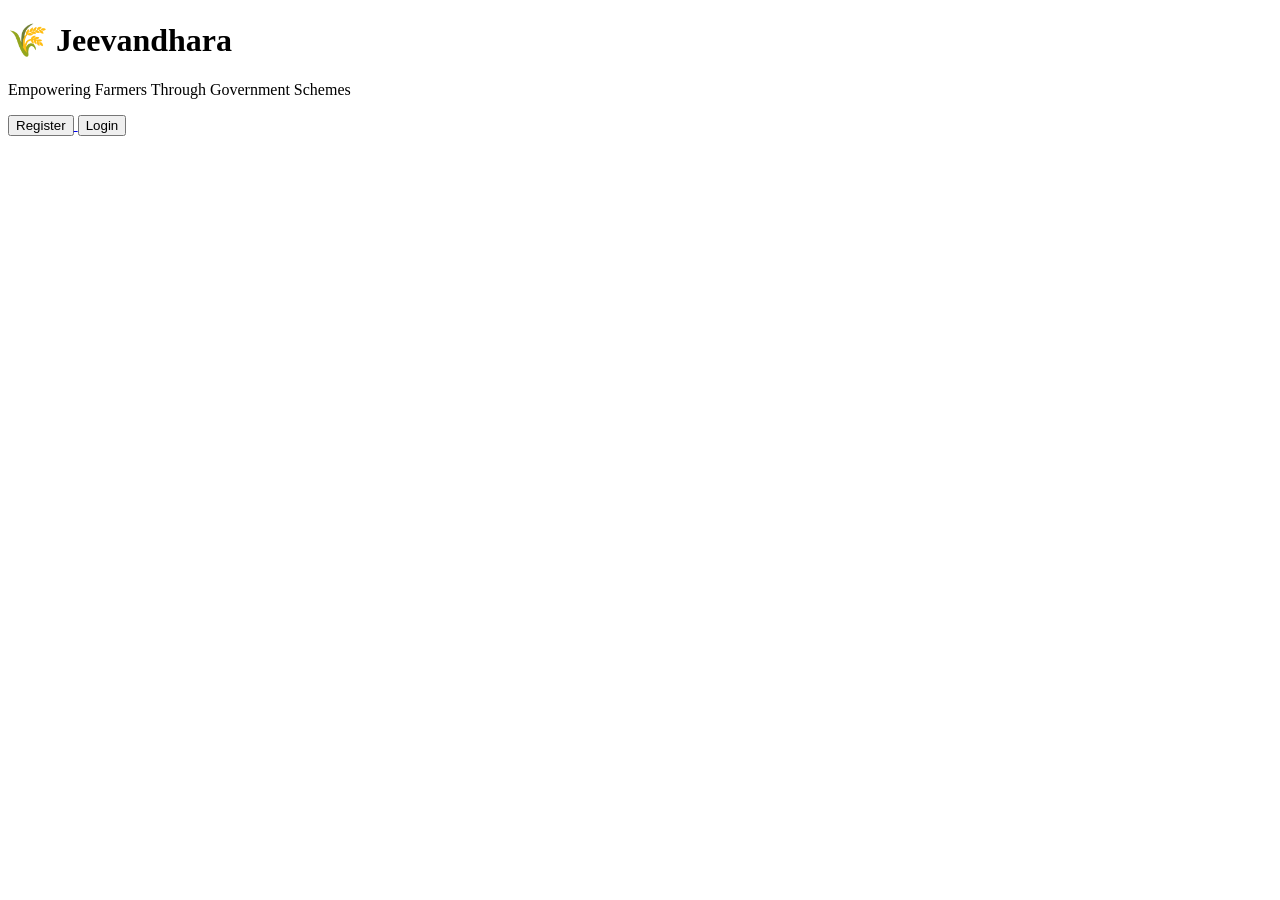
==== frontend/index.html @ 7f75d00e "Initialize project: add backend, frontend, scraper, gitignore, and detailed readme" ====
<!DOCTYPE html>
<html>
<head>
    <title>Jeevandhara</title>
    <link rel="stylesheet" href="css/style.css">
</head>
<body>

<div class="container center">

    <h1>🌾 Jeevandhara</h1>

    <p>
        Empowering Farmers Through Government Schemes
    </p>

    <a href="register.html">
        <button>Register</button>
    </a>

    <a href="login.html">
        <button>Login</button>
    </a>

</div>

</body>
</html>
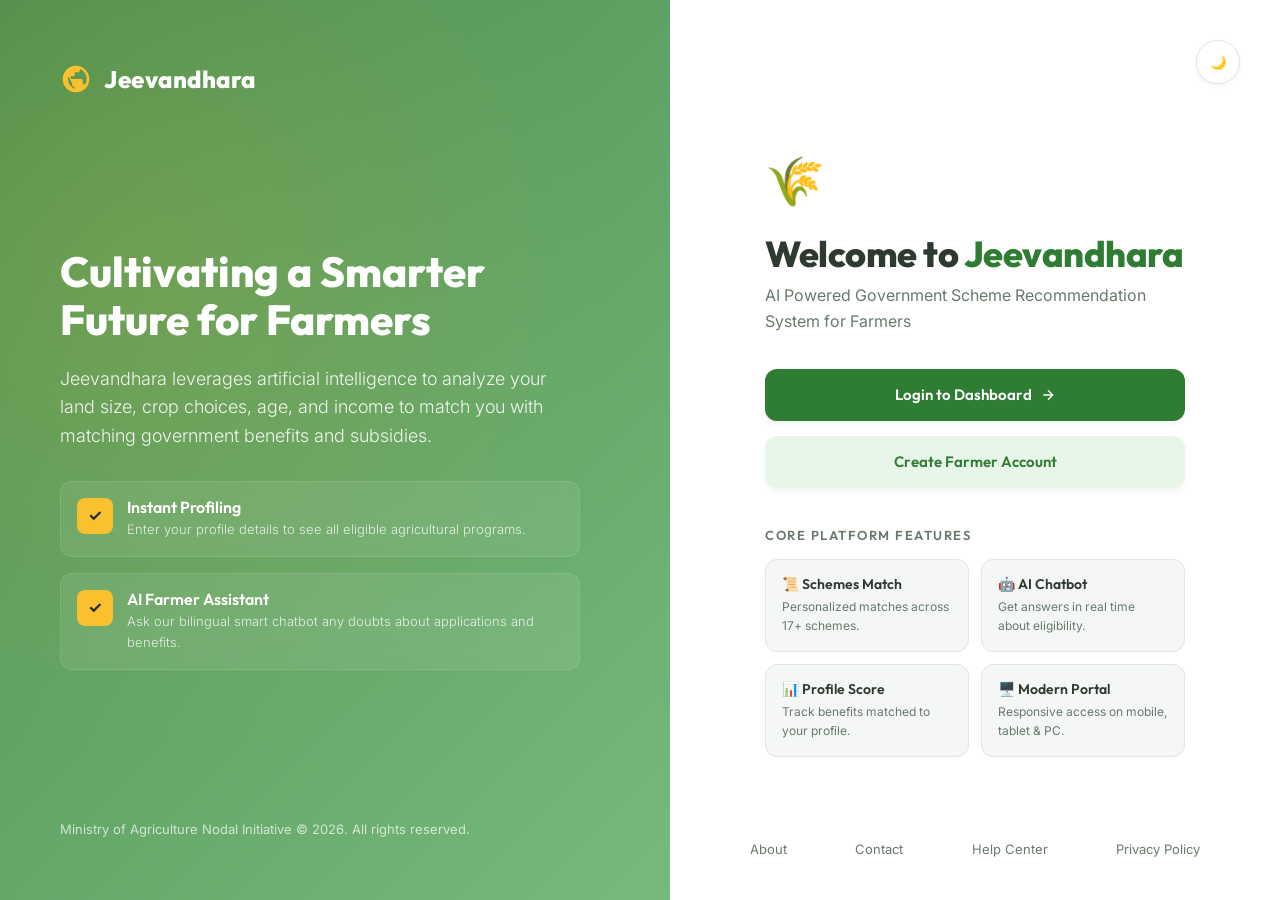
==== commit e064b307: "Redesign AI Assistant: implement modern conversational chatbot experience, typing indicators, timest" ====
--- a/frontend/index.html
+++ b/frontend/index.html
@@ -1,28 +1,113 @@
 <!DOCTYPE html>
-<html>
+<html lang="en">
 <head>
-    <title>Jeevandhara</title>
-    <link rel="stylesheet" href="css/style.css">
+    <meta charset="UTF-8">
+    <meta name="viewport" content="width=device-width, initial-scale=1.0">
+    <title>Jeevandhara - AI Powered Government Scheme Recommendation System</title>
+    <link rel="stylesheet" href="style.css">
 </head>
 <body>
 
-<div class="container center">
+    <div class="split-layout">
+        
+        <!-- Left Side: Visual Farmer Graphic & Badges -->
+        <div class="split-left">
+            <div class="left-brand">
+                <svg viewBox="0 0 24 24" width="24" height="24">
+                    <path d="M12 2C6.48 2 2 6.48 2 12s4.48 10 10 10 10-4.48 10-10S17.52 2 12 2zm1 17.93c-3.95-.49-7-3.85-7-7.93 0-.62.08-1.21.21-1.79L9 15v1c0 1.1.9 2 2 2v1.93zm6.9-2.54c-.26-.81-1-1.39-1.9-1.39h-1v-3c0-.55-.45-1-1-1H8v-2h2c.55 0 1-.45 1-1V7h2c1.1 0 2-.9 2-2v-.41c2.93 1.19 5 4.06 5 7.41 0 2.08-.8 3.97-2.1 5.39z"/>
+                </svg>
+                Jeevandhara
+            </div>
+            
+            <div class="left-content">
+                <h1>Cultivating a Smarter Future for Farmers</h1>
+                <p>Jeevandhara leverages artificial intelligence to analyze your land size, crop choices, age, and income to match you with matching government benefits and subsidies.</p>
+                
+                <div class="left-features-list">
+                    <div class="left-feature-item">
+                        <div class="left-feature-icon">✓</div>
+                        <div class="left-feature-text">
+                            <h3>Instant Profiling</h3>
+                            <p>Enter your profile details to see all eligible agricultural programs.</p>
+                        </div>
+                    </div>
+                    <div class="left-feature-item">
+                        <div class="left-feature-icon">✓</div>
+                        <div class="left-feature-text">
+                            <h3>AI Farmer Assistant</h3>
+                            <p>Ask our bilingual smart chatbot any doubts about applications and benefits.</p>
+                        </div>
+                    </div>
+                </div>
+            </div>
+            
+            <div class="left-footer">
+                Ministry of Agriculture Nodal Initiative &copy; 2026. All rights reserved.
+            </div>
+        </div>
+        
+        <!-- Right Side: SaaS CTAs & Core Features -->
+        <div class="split-right">
+            <!-- Theme Toggle & Help Header -->
+            <div class="right-header">
+                <div class="theme-toggle-container">
+                    <button class="theme-switch" id="theme-btn" aria-label="Toggle Theme">
+                        🌙
+                    </button>
+                </div>
+            </div>
+            
+            <div class="right-content">
+                <span class="logo-main">🌾</span>
+                <h2>Welcome to <span>Jeevandhara</span></h2>
+                <p class="subtitle">AI Powered Government Scheme Recommendation System for Farmers</p>
+                
+                <div class="landing-ctas">
+                    <a href="login.html" class="btn btn-primary">
+                        <span>Login to Dashboard</span>
+                        <svg width="16" height="16" viewBox="0 0 24 24" fill="none" stroke="currentColor" stroke-width="2">
+                            <path d="M5 12h14M12 5l7 7-7 7"/>
+                        </svg>
+                    </a>
+                    <a href="register.html" class="btn btn-secondary">Create Farmer Account</a>
+                </div>
+                
+                <!-- Features Grid Preview -->
+                <div class="features-preview">
+                    <h4>Core Platform Features</h4>
+                    <div class="features-grid">
+                        <div class="feature-mini-card">
+                            <h5>📜 Schemes Match</h5>
+                            <p>Personalized matches across 17+ schemes.</p>
+                        </div>
+                        <div class="feature-mini-card">
+                            <h5>🤖 AI Chatbot</h5>
+                            <p>Get answers in real time about eligibility.</p>
+                        </div>
+                        <div class="feature-mini-card">
+                            <h5>📊 Profile Score</h5>
+                            <p>Track benefits matched to your profile.</p>
+                        </div>
+                        <div class="feature-mini-card">
+                            <h5>🖥️ Modern Portal</h5>
+                            <p>Responsive access on mobile, tablet & PC.</p>
+                        </div>
+                    </div>
+                </div>
+            </div>
+            
+            <!-- Quick Links Footer -->
+            <div class="right-footer-links">
+                <a href="#about">About</a>
+                <a href="#contact">Contact</a>
+                <a href="#help">Help Center</a>
+                <a href="#privacy">Privacy Policy</a>
+            </div>
+        </div>
+        
+    </div>
 
-    <h1>🌾 Jeevandhara</h1>
-
-    <p>
-        Empowering Farmers Through Government Schemes
-    </p>
-
-    <a href="register.html">
-        <button>Register</button>
-    </a>
-
-    <a href="login.html">
-        <button>Login</button>
-    </a>
-
-</div>
-
+    <!-- Script to handle session checks and theme toggles -->
+    <script src="index.js"></script>
 </body>
 </html>
--- a/frontend/style.css
+++ b/frontend/style.css
@@ -0,0 +1,1773 @@
+@import url('https://fonts.googleapis.com/css2?family=Inter:wght@300;400;500;600;700&family=Outfit:wght@400;500;600;700;800&display=swap');
+
+:root {
+  /* Light Mode Palette */
+  --primary: #2E7D32;
+  --primary-hover: #1b5e20;
+  --primary-light: #E8F5E9;
+  --secondary: #43A047;
+  --accent: #FBC02D;
+  --accent-hover: #F9A825;
+  --bg-app: #F4F7F6;
+  --bg-card: #FFFFFF;
+  --text-main: #2E3A30;
+  --text-sub: #687A6C;
+  --border: #E0E6E2;
+  --shadow: rgba(46, 125, 50, 0.08);
+  --shadow-hover: rgba(46, 125, 50, 0.16);
+  --glass-bg: rgba(255, 255, 255, 0.75);
+  --glass-border: rgba(255, 255, 255, 0.5);
+  --white: #FFFFFF;
+  --danger: #D32F2F;
+  --danger-hover: #C62828;
+  --info: #0288D1;
+  --success: #2E7D32;
+  
+  --font-title: 'Outfit', -apple-system, BlinkMacSystemFont, "Segoe UI", Roboto, sans-serif;
+  --font-body: 'Inter', -apple-system, BlinkMacSystemFont, "Segoe UI", Roboto, sans-serif;
+  --radius-sm: 8px;
+  --radius-md: 12px;
+  --radius-lg: 20px;
+  --radius-full: 9999px;
+  --transition: all 0.3s cubic-bezier(0.4, 0, 0.2, 1);
+}
+
+body.dark-mode {
+  /* Dark Mode Palette */
+  --bg-app: #0F1411;
+  --bg-card: #18201B;
+  --primary-light: #1E2E23;
+  --text-main: #E2E8E4;
+  --text-sub: #90A095;
+  --border: #2A362E;
+  --shadow: rgba(0, 0, 0, 0.25);
+  --shadow-hover: rgba(46, 125, 50, 0.25);
+  --glass-bg: rgba(24, 32, 27, 0.8);
+  --glass-border: rgba(255, 255, 255, 0.05);
+}
+
+* {
+  box-sizing: border-box;
+  margin: 0;
+  padding: 0;
+}
+
+body {
+  font-family: var(--font-body);
+  background-color: var(--bg-app);
+  color: var(--text-main);
+  line-height: 1.6;
+  min-height: 100vh;
+  transition: background-color 0.3s ease, color 0.3s ease;
+  overflow-x: hidden;
+}
+
+/* Typography */
+h1, h2, h3, h4, h5, h6 {
+  font-family: var(--font-title);
+  font-weight: 600;
+  color: var(--text-main);
+  line-height: 1.2;
+}
+
+a {
+  color: var(--primary);
+  text-decoration: none;
+  transition: var(--transition);
+}
+
+a:hover {
+  color: var(--secondary);
+}
+
+/* Scrollbar */
+::-webkit-scrollbar {
+  width: 8px;
+  height: 8px;
+}
+::-webkit-scrollbar-track {
+  background: var(--bg-app);
+}
+::-webkit-scrollbar-thumb {
+  background: var(--border);
+  border-radius: var(--radius-sm);
+}
+::-webkit-scrollbar-thumb:hover {
+  background: var(--text-sub);
+}
+
+/* Common Layout Components */
+.btn {
+  display: inline-flex;
+  align-items: center;
+  justify-content: center;
+  gap: 8px;
+  font-family: var(--font-title);
+  font-weight: 600;
+  font-size: 15px;
+  padding: 12px 24px;
+  border-radius: var(--radius-md);
+  border: none;
+  cursor: pointer;
+  transition: var(--transition);
+  outline: none;
+  box-shadow: 0 4px 6px -1px rgba(0,0,0,0.05);
+}
+
+.btn-primary {
+  background-color: var(--primary);
+  color: var(--white);
+}
+
+.btn-primary:hover {
+  background-color: var(--primary-hover);
+  transform: translateY(-2px);
+  box-shadow: 0 10px 15px -3px var(--shadow-hover);
+}
+
+.btn-secondary {
+  background-color: var(--primary-light);
+  color: var(--primary);
+}
+
+.btn-secondary:hover {
+  background-color: var(--primary);
+  color: var(--white);
+  transform: translateY(-2px);
+}
+
+.btn-accent {
+  background-color: var(--accent);
+  color: #1C2833;
+}
+
+.btn-accent:hover {
+  background-color: var(--accent-hover);
+  transform: translateY(-2px);
+}
+
+.btn-danger {
+  background-color: var(--danger);
+  color: var(--white);
+}
+
+.btn-danger:hover {
+  background-color: var(--danger-hover);
+  transform: translateY(-2px);
+}
+
+.btn-icon {
+  width: 42px;
+  height: 42px;
+  padding: 0;
+  border-radius: var(--radius-full);
+}
+
+/* Theme Toggle */
+.theme-toggle-container {
+  display: flex;
+  align-items: center;
+}
+
+.theme-switch {
+  cursor: pointer;
+  display: flex;
+  align-items: center;
+  justify-content: center;
+  width: 44px;
+  height: 44px;
+  border-radius: var(--radius-full);
+  background: var(--bg-card);
+  border: 1px solid var(--border);
+  box-shadow: 0 2px 5px var(--shadow);
+  color: var(--text-main);
+  transition: var(--transition);
+}
+
+.theme-switch:hover {
+  background: var(--primary-light);
+  color: var(--primary);
+  transform: rotate(15deg);
+}
+
+/* Form Styling */
+.form-group {
+  margin-bottom: 20px;
+  position: relative;
+  width: 100%;
+}
+
+.form-group label {
+  display: block;
+  font-size: 14px;
+  font-weight: 500;
+  margin-bottom: 6px;
+  color: var(--text-main);
+}
+
+.input-container {
+  position: relative;
+  display: flex;
+  align-items: center;
+}
+
+.input-icon {
+  position: absolute;
+  left: 14px;
+  color: var(--text-sub);
+  pointer-events: none;
+  font-size: 18px;
+  display: flex;
+  align-items: center;
+}
+
+.form-control {
+  width: 100%;
+  padding: 12px 16px 12px 42px;
+  font-family: var(--font-body);
+  font-size: 15px;
+  background-color: var(--bg-app);
+  color: var(--text-main);
+  border: 1px solid var(--border);
+  border-radius: var(--radius-md);
+  transition: var(--transition);
+  outline: none;
+}
+
+.form-control:focus {
+  border-color: var(--primary);
+  box-shadow: 0 0 0 3px var(--primary-light);
+  background-color: var(--bg-card);
+}
+
+/* Landing Page (`index.html`) Styling */
+.split-layout {
+  display: flex;
+  min-height: 100vh;
+  width: 100%;
+}
+
+.split-left {
+  flex: 1.1;
+  position: relative;
+  background: linear-gradient(135deg, rgba(46, 125, 50, 0.85), rgba(67, 160, 71, 0.7)), 
+              url('https://images.unsplash.com/photo-1500937386664-56d1dfef3854?q=80&w=1470&auto=format&fit=crop') no-repeat center center/cover;
+  display: flex;
+  flex-direction: column;
+  justify-content: space-between;
+  padding: 60px;
+  color: var(--white);
+  overflow: hidden;
+}
+
+.split-left::after {
+  content: '';
+  position: absolute;
+  top: 0;
+  left: 0;
+  right: 0;
+  bottom: 0;
+  background: radial-gradient(circle at 20% 30%, rgba(251, 192, 45, 0.15), transparent 60%);
+  pointer-events: none;
+}
+
+.left-brand {
+  display: flex;
+  align-items: center;
+  gap: 12px;
+  font-family: var(--font-title);
+  font-size: 24px;
+  font-weight: 800;
+  letter-spacing: 0.5px;
+  z-index: 10;
+}
+
+.left-brand svg {
+  fill: var(--accent);
+  width: 32px;
+  height: 32px;
+}
+
+.left-content {
+  z-index: 10;
+  max-width: 520px;
+}
+
+.left-content h1 {
+  font-size: 42px;
+  font-weight: 800;
+  color: var(--white);
+  margin-bottom: 20px;
+  line-height: 1.15;
+}
+
+.left-content p {
+  font-size: 18px;
+  opacity: 0.9;
+  margin-bottom: 30px;
+  font-weight: 300;
+}
+
+.left-features-list {
+  display: flex;
+  flex-direction: column;
+  gap: 16px;
+  margin-top: 10px;
+}
+
+.left-feature-item {
+  display: flex;
+  align-items: flex-start;
+  gap: 14px;
+  background: rgba(255, 255, 255, 0.08);
+  backdrop-filter: blur(10px);
+  -webkit-backdrop-filter: blur(10px);
+  padding: 16px;
+  border-radius: var(--radius-md);
+  border: 1px solid rgba(255, 255, 255, 0.1);
+  transition: var(--transition);
+}
+
+.left-feature-item:hover {
+  transform: translateX(8px);
+  background: rgba(255, 255, 255, 0.14);
+}
+
+.left-feature-icon {
+  background: var(--accent);
+  color: #1C2833;
+  width: 36px;
+  height: 36px;
+  border-radius: var(--radius-sm);
+  display: flex;
+  align-items: center;
+  justify-content: center;
+  font-weight: bold;
+  flex-shrink: 0;
+}
+
+.left-feature-text h3 {
+  color: var(--white);
+  font-size: 16px;
+  margin-bottom: 2px;
+}
+
+.left-feature-text p {
+  font-size: 13px;
+  margin-bottom: 0;
+  opacity: 0.8;
+}
+
+.left-footer {
+  z-index: 10;
+  font-size: 13px;
+  opacity: 0.7;
+}
+
+.split-right {
+  flex: 0.9;
+  background-color: var(--bg-card);
+  display: flex;
+  flex-direction: column;
+  justify-content: center;
+  padding: 80px;
+  position: relative;
+  transition: var(--transition);
+}
+
+.right-header {
+  position: absolute;
+  top: 40px;
+  right: 40px;
+  display: flex;
+  align-items: center;
+  gap: 20px;
+}
+
+.right-content {
+  max-width: 420px;
+  margin: 0 auto;
+  width: 100%;
+}
+
+.logo-main {
+  font-size: 48px;
+  margin-bottom: 12px;
+  display: inline-block;
+  animation: float 4s ease-in-out infinite;
+}
+
+.right-content h2 {
+  font-size: 36px;
+  font-weight: 800;
+  margin-bottom: 8px;
+  letter-spacing: -0.5px;
+}
+
+.right-content h2 span {
+  color: var(--primary);
+}
+
+.right-content .subtitle {
+  color: var(--text-sub);
+  font-size: 16px;
+  margin-bottom: 35px;
+}
+
+.landing-ctas {
+  display: flex;
+  flex-direction: column;
+  gap: 15px;
+  margin-bottom: 40px;
+}
+
+.landing-ctas .btn {
+  width: 100%;
+  padding: 14px;
+}
+
+/* Features grid details for Landing Page */
+.features-preview {
+  margin-top: 40px;
+}
+
+.features-preview h4 {
+  font-size: 13px;
+  text-transform: uppercase;
+  letter-spacing: 1.5px;
+  color: var(--text-sub);
+  margin-bottom: 15px;
+}
+
+.features-grid {
+  display: grid;
+  grid-template-columns: 1fr 1fr;
+  gap: 12px;
+}
+
+.feature-mini-card {
+  background: var(--bg-app);
+  border: 1px solid var(--border);
+  border-radius: var(--radius-md);
+  padding: 16px;
+  transition: var(--transition);
+}
+
+.feature-mini-card:hover {
+  border-color: var(--primary);
+  background: var(--bg-card);
+  box-shadow: 0 4px 12px var(--shadow);
+}
+
+.feature-mini-card h5 {
+  font-size: 14px;
+  margin-bottom: 4px;
+}
+
+.feature-mini-card p {
+  font-size: 12px;
+  color: var(--text-sub);
+}
+
+.right-footer-links {
+  position: absolute;
+  bottom: 40px;
+  left: 80px;
+  right: 80px;
+  display: flex;
+  justify-content: space-between;
+  font-size: 13px;
+  color: var(--text-sub);
+}
+
+.right-footer-links a {
+  color: var(--text-sub);
+}
+
+.right-footer-links a:hover {
+  color: var(--primary);
+}
+
+/* Register / Login Page Layout adjustment */
+.auth-container {
+  max-width: 520px;
+}
+
+.auth-card-title {
+  font-size: 32px;
+  font-weight: 800;
+  margin-bottom: 8px;
+}
+
+.auth-card-sub {
+  color: var(--text-sub);
+  font-size: 15px;
+  margin-bottom: 30px;
+}
+
+.auth-footer-text {
+  text-align: center;
+  margin-top: 25px;
+  font-size: 14px;
+  color: var(--text-sub);
+}
+
+.auth-footer-text a {
+  font-weight: 600;
+}
+
+/* Spinner Loader */
+.spinner {
+  display: inline-block;
+  width: 18px;
+  height: 18px;
+  border: 2px solid rgba(255,255,255,0.3);
+  border-radius: 50%;
+  border-top-color: var(--white);
+  animation: spin 0.8s ease-in-out infinite;
+}
+
+.btn-secondary .spinner {
+  border: 2px solid rgba(46,125,50,0.2);
+  border-top-color: var(--primary);
+}
+
+/* Success Check Animation */
+.success-checkmark {
+  width: 80px;
+  height: 80px;
+  margin: 0 auto 20px;
+  display: flex;
+  align-items: center;
+  justify-content: center;
+  background-color: var(--primary-light);
+  border-radius: var(--radius-full);
+}
+
+.success-checkmark svg {
+  width: 48px;
+  height: 48px;
+  stroke: var(--primary);
+  stroke-width: 4;
+  fill: none;
+  stroke-dasharray: 100;
+  stroke-dashoffset: 100;
+  animation: dash 0.8s ease-in-out forwards;
+}
+
+/* Dashboard (`dashboard.html`) Styling */
+.dashboard-layout {
+  display: flex;
+  flex-direction: column;
+  min-height: 100vh;
+}
+
+.dashboard-header {
+  background-color: var(--bg-card);
+  border-bottom: 1px solid var(--border);
+  padding: 16px 40px;
+  display: flex;
+  align-items: center;
+  justify-content: space-between;
+  position: sticky;
+  top: 0;
+  z-index: 100;
+  box-shadow: 0 4px 6px -1px var(--shadow);
+  transition: var(--transition);
+}
+
+.header-brand {
+  display: flex;
+  align-items: center;
+  gap: 10px;
+  font-family: var(--font-title);
+  font-size: 20px;
+  font-weight: 800;
+}
+
+.header-brand svg {
+  fill: var(--primary);
+  width: 28px;
+  height: 28px;
+}
+
+.header-actions {
+  display: flex;
+  align-items: center;
+  gap: 20px;
+}
+
+.user-profile-widget {
+  display: flex;
+  align-items: center;
+  gap: 12px;
+  padding: 6px 16px;
+  background-color: var(--bg-app);
+  border: 1px solid var(--border);
+  border-radius: var(--radius-full);
+}
+
+.user-avatar {
+  background: linear-gradient(135deg, var(--primary), var(--secondary));
+  color: var(--white);
+  width: 30px;
+  height: 30px;
+  border-radius: var(--radius-full);
+  display: flex;
+  align-items: center;
+  justify-content: center;
+  font-weight: 700;
+  font-size: 14px;
+}
+
+.user-name {
+  font-weight: 600;
+  font-size: 14px;
+}
+
+/* Dashboard Body Container */
+.dashboard-content {
+  flex: 1;
+  max-width: 1300px;
+  width: 100%;
+  margin: 30px auto;
+  padding: 0 30px;
+  display: grid;
+  grid-template-columns: 1fr;
+  gap: 30px;
+}
+
+.main-column {
+  display: flex;
+  flex-direction: column;
+  gap: 30px;
+}
+
+.sidebar-column {
+  display: flex;
+  flex-direction: column;
+  gap: 30px;
+}
+
+/* Welcome Profile Card */
+.welcome-banner {
+  background: linear-gradient(135deg, var(--primary), var(--secondary)),
+              url('https://images.unsplash.com/photo-1599857486847-f58c732049d5?q=80&w=500&auto=format&fit=crop') no-repeat center right/cover;
+  background-blend-mode: overlay;
+  border-radius: var(--radius-lg);
+  padding: 35px;
+  color: var(--white);
+  box-shadow: 0 10px 20px var(--shadow);
+  position: relative;
+  overflow: hidden;
+}
+
+.welcome-banner::after {
+  content: '';
+  position: absolute;
+  top: 0;
+  right: 0;
+  bottom: 0;
+  width: 40%;
+  background: linear-gradient(90deg, transparent, rgba(46, 125, 50, 0.4));
+  pointer-events: none;
+}
+
+.welcome-banner h2 {
+  color: var(--white);
+  font-size: 32px;
+  font-weight: 800;
+  margin-bottom: 8px;
+}
+
+.welcome-banner p {
+  opacity: 0.9;
+  font-size: 16px;
+  margin-bottom: 25px;
+}
+
+.farmer-details-grid {
+  display: grid;
+  grid-template-columns: repeat(3, 1fr);
+  gap: 15px;
+  max-width: 700px;
+}
+
+.farmer-detail-item {
+  background: rgba(255, 255, 255, 0.12);
+  backdrop-filter: blur(8px);
+  -webkit-backdrop-filter: blur(8px);
+  border: 1px solid rgba(255, 255, 255, 0.15);
+  border-radius: var(--radius-md);
+  padding: 12px 18px;
+}
+
+.farmer-detail-item .label {
+  font-size: 11px;
+  text-transform: uppercase;
+  letter-spacing: 1px;
+  opacity: 0.75;
+  margin-bottom: 4px;
+}
+
+.farmer-detail-item .value {
+  font-size: 16px;
+  font-weight: 700;
+  font-family: var(--font-title);
+  color: var(--white);
+}
+
+/* Stats Cards Grid */
+.stats-container {
+  display: grid;
+  grid-template-columns: repeat(4, 1fr);
+  gap: 20px;
+}
+
+.stat-box {
+  background-color: var(--bg-card);
+  border: 1px solid var(--border);
+  border-radius: var(--radius-md);
+  padding: 24px;
+  box-shadow: 0 4px 6px -1px var(--shadow);
+  transition: var(--transition);
+  position: relative;
+  overflow: hidden;
+}
+
+.stat-box:hover {
+  transform: translateY(-4px);
+  box-shadow: 0 10px 15px -3px var(--shadow-hover);
+  border-color: var(--primary);
+}
+
+.stat-box::before {
+  content: '';
+  position: absolute;
+  top: 0;
+  left: 0;
+  width: 4px;
+  height: 100%;
+  background-color: var(--border);
+  transition: var(--transition);
+}
+
+.stat-box.stat-eligible::before { background-color: var(--secondary); }
+.stat-box.stat-queries::before { background-color: var(--info); }
+.stat-box.stat-benefits::before { background-color: var(--accent); }
+.stat-box.stat-score::before { background-color: var(--primary); }
+
+.stat-box:hover::before {
+  width: 6px;
+}
+
+.stat-box .stat-icon {
+  font-size: 24px;
+  margin-bottom: 12px;
+}
+
+.stat-box h3 {
+  font-size: 28px;
+  font-weight: 800;
+  margin-bottom: 4px;
+  letter-spacing: -0.5px;
+}
+
+.stat-box p {
+  color: var(--text-sub);
+  font-size: 13px;
+  font-weight: 500;
+}
+
+/* Dashboard Section Layout */
+.dashboard-section {
+  background-color: var(--bg-card);
+  border: 1px solid var(--border);
+  border-radius: var(--radius-lg);
+  padding: 30px;
+  box-shadow: 0 4px 6px -1px var(--shadow);
+  transition: var(--transition);
+}
+
+.section-header-row {
+  display: flex;
+  align-items: center;
+  justify-content: space-between;
+  margin-bottom: 25px;
+  flex-wrap: wrap;
+  gap: 15px;
+}
+
+.section-title {
+  font-size: 22px;
+  font-weight: 700;
+  display: flex;
+  align-items: center;
+  gap: 10px;
+}
+
+.section-title span {
+  color: var(--primary);
+}
+
+/* Card Deck layouts */
+.scheme-grid {
+  display: grid;
+  grid-template-columns: repeat(auto-fill, minmax(280px, 1fr));
+  gap: 20px;
+}
+
+.scheme-item-card {
+  background-color: var(--bg-app);
+  border: 1px solid var(--border);
+  border-radius: var(--radius-md);
+  padding: 24px;
+  display: flex;
+  flex-direction: column;
+  justify-content: space-between;
+  min-height: 220px;
+  transition: var(--transition);
+  position: relative;
+}
+
+.scheme-item-card:hover {
+  transform: translateY(-6px);
+  background-color: var(--bg-card);
+  border-color: var(--primary);
+  box-shadow: 0 12px 20px -8px var(--shadow-hover);
+}
+
+.scheme-badge {
+  position: absolute;
+  top: 20px;
+  right: 20px;
+  background-color: var(--primary-light);
+  color: var(--primary);
+  font-size: 11px;
+  font-weight: 700;
+  padding: 4px 10px;
+  border-radius: var(--radius-full);
+}
+
+.scheme-card-icon {
+  width: 48px;
+  height: 48px;
+  border-radius: var(--radius-md);
+  background: var(--bg-card);
+  border: 1px solid var(--border);
+  display: flex;
+  align-items: center;
+  justify-content: center;
+  font-size: 22px;
+  margin-bottom: 16px;
+  box-shadow: 0 2px 4px var(--shadow);
+  transition: var(--transition);
+}
+
+.scheme-item-card:hover .scheme-card-icon {
+  background: var(--primary-light);
+  border-color: var(--primary-light);
+  color: var(--primary);
+}
+
+.scheme-card-info h3 {
+  font-size: 18px;
+  margin-bottom: 6px;
+}
+
+.scheme-card-info p {
+  color: var(--text-sub);
+  font-size: 13px;
+  display: -webkit-box;
+  -webkit-line-clamp: 3;
+  -webkit-box-orient: vertical;
+  overflow: hidden;
+  margin-bottom: 20px;
+}
+
+.scheme-card-footer {
+  display: flex;
+  align-items: center;
+  justify-content: space-between;
+}
+
+/* View All & Search Filter Bar */
+.search-filter-wrapper {
+  background-color: var(--bg-app);
+  border: 1px solid var(--border);
+  border-radius: var(--radius-md);
+  padding: 12px 18px;
+  display: flex;
+  align-items: center;
+  width: 320px;
+}
+
+.search-filter-wrapper svg {
+  color: var(--text-sub);
+  margin-right: 10px;
+  flex-shrink: 0;
+}
+
+.search-input {
+  background: transparent;
+  border: none;
+  width: 100%;
+  outline: none;
+  font-family: var(--font-body);
+  font-size: 14px;
+  color: var(--text-main);
+}
+
+/* Recent Activity Sidebar Card */
+.activity-card {
+  display: flex;
+  flex-direction: column;
+  gap: 12px;
+}
+
+.activity-item {
+  display: flex;
+  align-items: center;
+  gap: 12px;
+  padding: 12px;
+  background-color: var(--bg-app);
+  border: 1px solid var(--border);
+  border-radius: var(--radius-md);
+  cursor: pointer;
+  transition: var(--transition);
+}
+
+.activity-item:hover {
+  background-color: var(--bg-card);
+  border-color: var(--primary);
+  transform: translateX(4px);
+}
+
+.activity-item-icon {
+  background-color: var(--primary-light);
+  color: var(--primary);
+  width: 32px;
+  height: 32px;
+  border-radius: var(--radius-sm);
+  display: flex;
+  align-items: center;
+  justify-content: center;
+  flex-shrink: 0;
+  font-size: 14px;
+}
+
+.activity-item-text {
+  flex: 1;
+}
+
+.activity-item-text p {
+  font-size: 13px;
+  font-weight: 600;
+  margin-bottom: 2px;
+}
+
+.activity-item-text span {
+  font-size: 11px;
+  color: var(--text-sub);
+}
+
+/* Scheme details Page (`scheme.html`) Layout */
+.scheme-hero {
+  background: linear-gradient(135deg, var(--primary), var(--secondary));
+  color: var(--white);
+  padding: 60px 40px;
+  text-align: center;
+  position: relative;
+  overflow: hidden;
+  border-bottom: 1px solid var(--border);
+}
+
+.scheme-hero::after {
+  content: '';
+  position: absolute;
+  top: 0;
+  left: 0;
+  right: 0;
+  bottom: 0;
+  background: radial-gradient(circle at 50% 50%, rgba(251, 192, 45, 0.2), transparent 70%);
+}
+
+.scheme-hero-content {
+  position: relative;
+  z-index: 10;
+  max-width: 800px;
+  margin: 0 auto;
+}
+
+.scheme-dept-tag {
+  background-color: rgba(255, 255, 255, 0.15);
+  backdrop-filter: blur(5px);
+  -webkit-backdrop-filter: blur(5px);
+  border: 1px solid rgba(255,255,255,0.2);
+  color: var(--white);
+  font-size: 12px;
+  font-weight: 700;
+  padding: 6px 16px;
+  border-radius: var(--radius-full);
+  display: inline-block;
+  margin-bottom: 20px;
+  text-transform: uppercase;
+  letter-spacing: 0.5px;
+}
+
+.scheme-hero h1 {
+  font-size: 40px;
+  font-weight: 800;
+  color: var(--white);
+  margin-bottom: 10px;
+}
+
+.scheme-hero-tagline {
+  font-size: 18px;
+  opacity: 0.95;
+  margin-bottom: 20px;
+  font-weight: 300;
+}
+
+.scheme-hero-meta {
+  display: flex;
+  justify-content: center;
+  gap: 30px;
+  font-size: 14px;
+}
+
+.scheme-hero-meta-item {
+  display: flex;
+  align-items: center;
+  gap: 8px;
+}
+
+.scheme-detail-container {
+  max-width: 960px;
+  margin: 40px auto;
+  padding: 0 20px;
+  display: flex;
+  flex-direction: column;
+  gap: 30px;
+}
+
+.detail-nav-bar {
+  display: flex;
+  justify-content: space-between;
+  align-items: center;
+}
+
+.scheme-section-card {
+  background-color: var(--bg-card);
+  border: 1px solid var(--border);
+  border-radius: var(--radius-lg);
+  padding: 30px;
+  box-shadow: 0 4px 6px -1px var(--shadow);
+}
+
+.scheme-section-card h2 {
+  font-size: 20px;
+  margin-bottom: 20px;
+  border-bottom: 2px solid var(--primary-light);
+  padding-bottom: 10px;
+  display: flex;
+  align-items: center;
+  gap: 10px;
+  color: var(--primary);
+}
+
+.list-checklist {
+  list-style: none;
+}
+
+.list-checklist li {
+  position: relative;
+  padding-left: 30px;
+  margin-bottom: 12px;
+  font-size: 15px;
+}
+
+.list-checklist li::before {
+  content: '✓';
+  position: absolute;
+  left: 0;
+  top: 1px;
+  background-color: var(--primary-light);
+  color: var(--primary);
+  width: 20px;
+  height: 20px;
+  border-radius: 50%;
+  display: flex;
+  align-items: center;
+  justify-content: center;
+  font-size: 11px;
+  font-weight: bold;
+}
+
+.list-numbered {
+  list-style: none;
+  counter-reset: custom-counter;
+}
+
+.list-numbered li {
+  position: relative;
+  padding-left: 35px;
+  margin-bottom: 16px;
+  counter-increment: custom-counter;
+  font-size: 15px;
+}
+
+.list-numbered li::before {
+  content: counter(custom-counter);
+  position: absolute;
+  left: 0;
+  top: 2px;
+  background-color: var(--primary);
+  color: var(--white);
+  width: 22px;
+  height: 22px;
+  border-radius: 50%;
+  display: flex;
+  align-items: center;
+  justify-content: center;
+  font-size: 11px;
+  font-weight: bold;
+}
+
+/* Interactive FAQ Accordion */
+.faq-list {
+  display: flex;
+  flex-direction: column;
+  gap: 12px;
+}
+
+.faq-item {
+  border: 1px solid var(--border);
+  border-radius: var(--radius-md);
+  overflow: hidden;
+  transition: var(--transition);
+}
+
+.faq-question-btn {
+  width: 100%;
+  padding: 16px 20px;
+  background-color: var(--bg-app);
+  border: none;
+  outline: none;
+  text-align: left;
+  font-family: var(--font-title);
+  font-weight: 600;
+  font-size: 15px;
+  color: var(--text-main);
+  cursor: pointer;
+  display: flex;
+  justify-content: space-between;
+  align-items: center;
+  transition: var(--transition);
+}
+
+.faq-question-btn:hover {
+  background-color: var(--primary-light);
+  color: var(--primary);
+}
+
+.faq-answer-panel {
+  padding: 0 20px;
+  max-height: 0;
+  overflow: hidden;
+  transition: max-height 0.3s ease-out, padding 0.3s ease-out;
+  background-color: var(--bg-card);
+  font-size: 14px;
+  color: var(--text-sub);
+}
+
+.faq-item.active .faq-question-btn {
+  background-color: var(--primary-light);
+  color: var(--primary);
+}
+
+.faq-item.active .faq-answer-panel {
+  padding: 16px 20px;
+  max-height: 200px;
+  border-top: 1px solid var(--border);
+}
+
+.faq-chevron {
+  transition: transform 0.3s ease;
+}
+
+.faq-item.active .faq-chevron {
+  transform: rotate(180deg);
+}
+
+/* Floating AI Chatbot Components */
+/* Floating AI Chatbot Components */
+.chatbot-wrapper {
+  position: fixed;
+  bottom: 30px;
+  right: 30px;
+  z-index: 1000;
+  display: flex;
+  flex-direction: column;
+  align-items: flex-end;
+}
+
+.chatbot-collapsed {
+  display: flex;
+  align-items: center;
+  gap: 12px;
+  cursor: pointer;
+}
+
+.chatbot-hover-badge {
+  background-color: var(--text-main);
+  color: var(--white);
+  padding: 8px 16px;
+  border-radius: var(--radius-md);
+  font-size: 13px;
+  font-weight: 500;
+  box-shadow: 0 4px 12px rgba(0,0,0,0.15);
+  animation: popIn 0.3s cubic-bezier(0.18, 0.89, 0.32, 1.28) forwards;
+  white-space: nowrap;
+  opacity: 0;
+  transform: scale(0.9);
+  pointer-events: none;
+  transition: opacity 0.2s ease, transform 0.2s ease;
+}
+
+body.dark-mode .chatbot-hover-badge {
+  background-color: var(--bg-card);
+  border: 1px solid var(--border);
+}
+
+.chatbot-collapsed:hover .chatbot-hover-badge {
+  opacity: 1;
+  transform: scale(1);
+}
+
+.chatbot-trigger-btn {
+  width: 60px;
+  height: 60px;
+  border-radius: var(--radius-full);
+  background-color: var(--primary);
+  color: var(--white);
+  display: flex;
+  align-items: center;
+  justify-content: center;
+  font-size: 24px;
+  box-shadow: 0 8px 24px var(--shadow-hover);
+  transition: var(--transition);
+  border: none;
+  outline: none;
+  animation: pulse 2s infinite;
+  cursor: pointer;
+}
+
+.chatbot-collapsed:hover .chatbot-trigger-btn {
+  transform: scale(1.1) rotate(5deg);
+  background-color: var(--secondary);
+}
+
+/* Chat window active state */
+.chatbot-window {
+  width: 380px;
+  height: 550px;
+  background-color: var(--bg-card);
+  border: 1px solid var(--border);
+  border-radius: var(--radius-lg);
+  box-shadow: 0 12px 36px rgba(0,0,0,0.18);
+  display: flex;
+  flex-direction: column;
+  overflow: hidden;
+  transform-origin: bottom right;
+  animation: zoomIn 0.3s cubic-bezier(0.18, 0.89, 0.32, 1.28) forwards;
+  transition: var(--transition);
+}
+
+.chatbot-header {
+  background: linear-gradient(135deg, var(--primary), var(--secondary));
+  color: var(--white);
+  padding: 16px 20px;
+  display: flex;
+  align-items: center;
+  justify-content: space-between;
+}
+
+.chatbot-header-info {
+  display: flex;
+  align-items: center;
+  gap: 10px;
+}
+
+.chatbot-header-avatar {
+  background-color: rgba(255,255,255,0.2);
+  width: 36px;
+  height: 36px;
+  border-radius: var(--radius-full);
+  display: flex;
+  align-items: center;
+  justify-content: center;
+  font-size: 18px;
+}
+
+.chatbot-header-title h4 {
+  color: var(--white);
+  font-size: 15px;
+  font-weight: 700;
+  margin-bottom: 1px;
+}
+
+.chatbot-header-title span {
+  font-size: 11px;
+  opacity: 0.9;
+  display: flex;
+  align-items: center;
+  gap: 6px;
+}
+
+.chatbot-header-title span::before {
+  content: '';
+  display: inline-block;
+  width: 8px;
+  height: 8px;
+  background-color: #2ecc71;
+  border-radius: 50%;
+  box-shadow: 0 0 8px #2ecc71;
+  animation: statusPulse 1.5s infinite alternate;
+}
+
+.chatbot-header-actions {
+  display: flex;
+  align-items: center;
+  gap: 12px;
+}
+
+.chatbot-header-action-btn {
+  background: transparent;
+  border: none;
+  color: var(--white);
+  opacity: 0.8;
+  cursor: pointer;
+  font-size: 14px;
+  padding: 4px;
+  transition: var(--transition);
+}
+
+.chatbot-header-action-btn:hover {
+  opacity: 1;
+  transform: scale(1.15);
+}
+
+/* Chatbot Messages List */
+.chatbot-messages {
+  flex: 1;
+  padding: 20px;
+  overflow-y: auto;
+  display: flex;
+  flex-direction: column;
+  gap: 15px;
+  background-color: var(--bg-app);
+}
+
+.message-bubble {
+  max-width: 85%;
+  padding: 12px 16px;
+  border-radius: var(--radius-md);
+  font-size: 14px;
+  line-height: 1.5;
+  animation: fadeSlideUp 0.3s ease forwards;
+  display: flex;
+  flex-direction: column;
+  position: relative;
+  word-wrap: break-word;
+}
+
+.message-bubble.bot {
+  align-self: flex-start;
+  background-color: #FFFFFF;
+  color: #1E2521;
+  border-top-left-radius: 2px;
+  border: 1px solid var(--border);
+  box-shadow: 0 2px 4px rgba(0,0,0,0.02);
+}
+
+body.dark-mode .message-bubble.bot {
+  background-color: #1F2A24;
+  color: #E2E8E4;
+  border-color: var(--border);
+}
+
+.message-bubble.user {
+  align-self: flex-end;
+  background-color: var(--primary);
+  color: var(--white);
+  border-top-right-radius: 2px;
+  box-shadow: 0 2px 4px rgba(46, 125, 50, 0.1);
+}
+
+.message-text {
+  margin-bottom: 4px;
+  white-space: pre-line;
+}
+
+.message-timestamp {
+  font-size: 10px;
+  opacity: 0.6;
+  align-self: flex-end;
+  margin-top: 2px;
+}
+
+.message-bubble.user .message-timestamp {
+  color: rgba(255, 255, 255, 0.8);
+}
+
+.message-bubble.bot .message-timestamp {
+  color: var(--text-sub);
+}
+
+/* Typing Indicator Animation */
+.typing-indicator-bubble {
+  padding: 10px 14px;
+  align-self: flex-start;
+  background-color: #FFFFFF !important;
+  color: #1E2521;
+  border-top-left-radius: 2px;
+  border: 1px solid var(--border);
+  display: flex !important;
+  flex-direction: row !important;
+  align-items: center !important;
+  gap: 8px !important;
+}
+
+body.dark-mode .typing-indicator-bubble {
+  background-color: #1F2A24 !important;
+  color: #E2E8E4;
+}
+
+.typing-text {
+  font-size: 13px;
+  opacity: 0.8;
+}
+
+.typing-indicator {
+  display: flex;
+  align-items: center;
+  gap: 3px;
+}
+
+.typing-dot {
+  width: 5px;
+  height: 5px;
+  background-color: var(--primary);
+  border-radius: 50%;
+  opacity: 0.7;
+  animation: typingBounce 1.4s infinite ease-in-out both;
+}
+
+body.dark-mode .typing-dot {
+  background-color: var(--text-sub);
+}
+
+.typing-dot:nth-child(1) { animation-delay: -0.32s; }
+.typing-dot:nth-child(2) { animation-delay: -0.16s; }
+
+/* Suggestions follow up chips */
+.chips-wrapper {
+  display: flex;
+  flex-wrap: wrap;
+  gap: 8px;
+  margin-top: 4px;
+  margin-bottom: 8px;
+  align-self: flex-start;
+  animation: fadeSlideUp 0.3s ease forwards;
+}
+
+.chat-chip {
+  background-color: var(--bg-card);
+  color: var(--primary);
+  border: 1px solid var(--primary);
+  padding: 6px 12px;
+  border-radius: var(--radius-full);
+  font-size: 12px;
+  font-weight: 500;
+  cursor: pointer;
+  transition: var(--transition);
+  outline: none;
+}
+
+body.dark-mode .chat-chip {
+  background-color: var(--bg-card);
+  color: var(--secondary);
+  border-color: var(--secondary);
+}
+
+.chat-chip:hover {
+  background-color: var(--primary);
+  color: var(--white);
+  transform: translateY(-2px);
+  box-shadow: 0 4px 8px var(--shadow);
+}
+
+body.dark-mode .chat-chip:hover {
+  background-color: var(--secondary);
+  color: var(--white);
+}
+
+/* Chat Input Bar */
+.chatbot-input-bar {
+  border-top: 1px solid var(--border);
+  padding: 12px 16px;
+  display: flex;
+  align-items: center;
+  gap: 10px;
+  background-color: var(--bg-card);
+}
+
+.chatbot-input {
+  flex: 1;
+  border: none;
+  background-color: var(--bg-app);
+  padding: 12px 16px;
+  border-radius: var(--radius-md);
+  font-family: var(--font-body);
+  font-size: 14px;
+  color: var(--text-main);
+  outline: none;
+  transition: var(--transition);
+}
+
+.chatbot-input:focus {
+  background-color: var(--bg-card);
+  box-shadow: inset 0 0 0 1.5px var(--primary);
+}
+
+.chatbot-send-btn {
+  background-color: var(--primary);
+  color: var(--white);
+  border: none;
+  outline: none;
+  width: 40px;
+  height: 40px;
+  border-radius: var(--radius-full);
+  display: flex;
+  align-items: center;
+  justify-content: center;
+  cursor: pointer;
+  transition: var(--transition);
+}
+
+.chatbot-send-btn:hover {
+  background-color: var(--primary-hover);
+  transform: scale(1.05);
+}
+
+/* Toasts and Alerts notifications */
+.toast-container {
+  position: fixed;
+  top: 30px;
+  left: 50%;
+  transform: translateX(-50%);
+  z-index: 2000;
+  display: flex;
+  flex-direction: column;
+  gap: 10px;
+}
+
+.toast {
+  background-color: var(--bg-card);
+  border: 1px solid var(--border);
+  border-left: 4px solid var(--primary);
+  box-shadow: 0 10px 25px rgba(0,0,0,0.08);
+  border-radius: var(--radius-md);
+  padding: 14px 24px;
+  display: flex;
+  align-items: center;
+  gap: 12px;
+  animation: slideDownFade 0.3s cubic-bezier(0.18, 0.89, 0.32, 1.28) forwards;
+  min-width: 280px;
+}
+
+.toast.toast-error { border-left-color: var(--danger); }
+.toast.toast-success { border-left-color: var(--success); }
+.toast.toast-info { border-left-color: var(--info); }
+
+.toast-message {
+  font-size: 14px;
+  font-weight: 500;
+  color: var(--text-main);
+}
+
+/* Skeleton Loaders */
+.skeleton {
+  background: linear-gradient(90deg, var(--border) 25%, var(--bg-app) 50%, var(--border) 75%);
+  background-size: 200% 100%;
+  animation: skeletonLoad 1.5s infinite linear;
+}
+
+.skeleton-text {
+  height: 14px;
+  margin-bottom: 8px;
+  border-radius: 4px;
+}
+
+.skeleton-title {
+  height: 24px;
+  margin-bottom: 12px;
+  width: 60%;
+  border-radius: 4px;
+}
+
+.skeleton-card {
+  height: 180px;
+  border-radius: var(--radius-md);
+  border: 1px solid var(--border);
+}
+
+/* Keyframes animations */
+@keyframes spin {
+  to { transform: rotate(360deg); }
+}
+
+@keyframes dash {
+  to { stroke-dashoffset: 0; }
+}
+
+@keyframes float {
+  0%, 100% { transform: translateY(0); }
+  50% { transform: translateY(-8px); }
+}
+
+@keyframes popIn {
+  from { opacity: 0; transform: scale(0.9) translateY(10px); }
+  to { opacity: 1; transform: scale(1) translateY(0); }
+}
+
+@keyframes zoomIn {
+  from { opacity: 0; transform: scale(0.8); }
+  to { opacity: 1; transform: scale(1); }
+}
+
+@keyframes zoomOut {
+  from { opacity: 1; transform: scale(1); }
+  to { opacity: 0; transform: scale(0.8); }
+}
+
+@keyframes fadeSlideUp {
+  from { opacity: 0; transform: translateY(15px); }
+  to { opacity: 1; transform: translateY(0); }
+}
+
+@keyframes slideDownFade {
+  from { opacity: 0; transform: translate(-50%, -20px); }
+  to { opacity: 1; transform: translate(-50%, 0); }
+}
+
+@keyframes typingBounce {
+  0%, 100% { transform: translateY(0); }
+  50% { transform: translateY(-6px); }
+}
+
+@keyframes skeletonLoad {
+  from { background-position: 200% 0; }
+  to { background-position: -200% 0; }
+}
+
+@keyframes pulse {
+  0% {
+    box-shadow: 0 0 0 0 rgba(46, 125, 50, 0.4);
+  }
+  70% {
+    box-shadow: 0 0 0 15px rgba(46, 125, 50, 0);
+  }
+  100% {
+    box-shadow: 0 0 0 0 rgba(46, 125, 50, 0);
+  }
+}
+
+@keyframes statusPulse {
+  from {
+    transform: scale(0.9);
+    box-shadow: 0 0 4px #2ecc71;
+  }
+  to {
+    transform: scale(1.1);
+    box-shadow: 0 0 10px #2ecc71;
+  }
+}
+
+/* Mobile responsive media queries */
+@media (max-width: 1024px) {
+  .split-left {
+    display: none; /* Hide left panel on smaller screens */
+  }
+  .split-right {
+    flex: 1;
+    padding: 40px;
+  }
+  .dashboard-content {
+    grid-template-columns: 1fr;
+    padding: 0 20px;
+  }
+  .stats-container {
+    grid-template-columns: repeat(2, 1fr);
+  }
+}
+
+@media (max-width: 768px) {
+  .dashboard-header {
+    padding: 16px 20px;
+  }
+  .header-actions {
+    gap: 10px;
+  }
+  .user-profile-widget {
+    padding: 6px 10px;
+  }
+  .user-name {
+    display: none; /* Hide profile name text on mobile */
+  }
+  .welcome-banner {
+    padding: 24px;
+  }
+  .welcome-banner h2 {
+    font-size: 26px;
+  }
+  .farmer-details-grid {
+    grid-template-columns: 1fr 1fr;
+  }
+  .stats-container {
+    grid-template-columns: 1fr 1fr;
+    gap: 12px;
+  }
+  .stat-box {
+    padding: 16px;
+  }
+  .stat-box h3 {
+    font-size: 22px;
+  }
+  .chatbot-window {
+    width: calc(100vw - 40px);
+    height: calc(100vh - 120px);
+    max-height: 600px;
+    bottom: 0px;
+    right: 0px;
+  }
+}
+
+@media (max-width: 480px) {
+  .right-content h2 {
+    font-size: 28px;
+  }
+  .landing-ctas {
+    gap: 10px;
+  }
+  .features-grid {
+    grid-template-columns: 1fr;
+  }
+  .farmer-details-grid {
+    grid-template-columns: 1fr;
+  }
+  .stats-container {
+    grid-template-columns: 1fr;
+  }
+}
